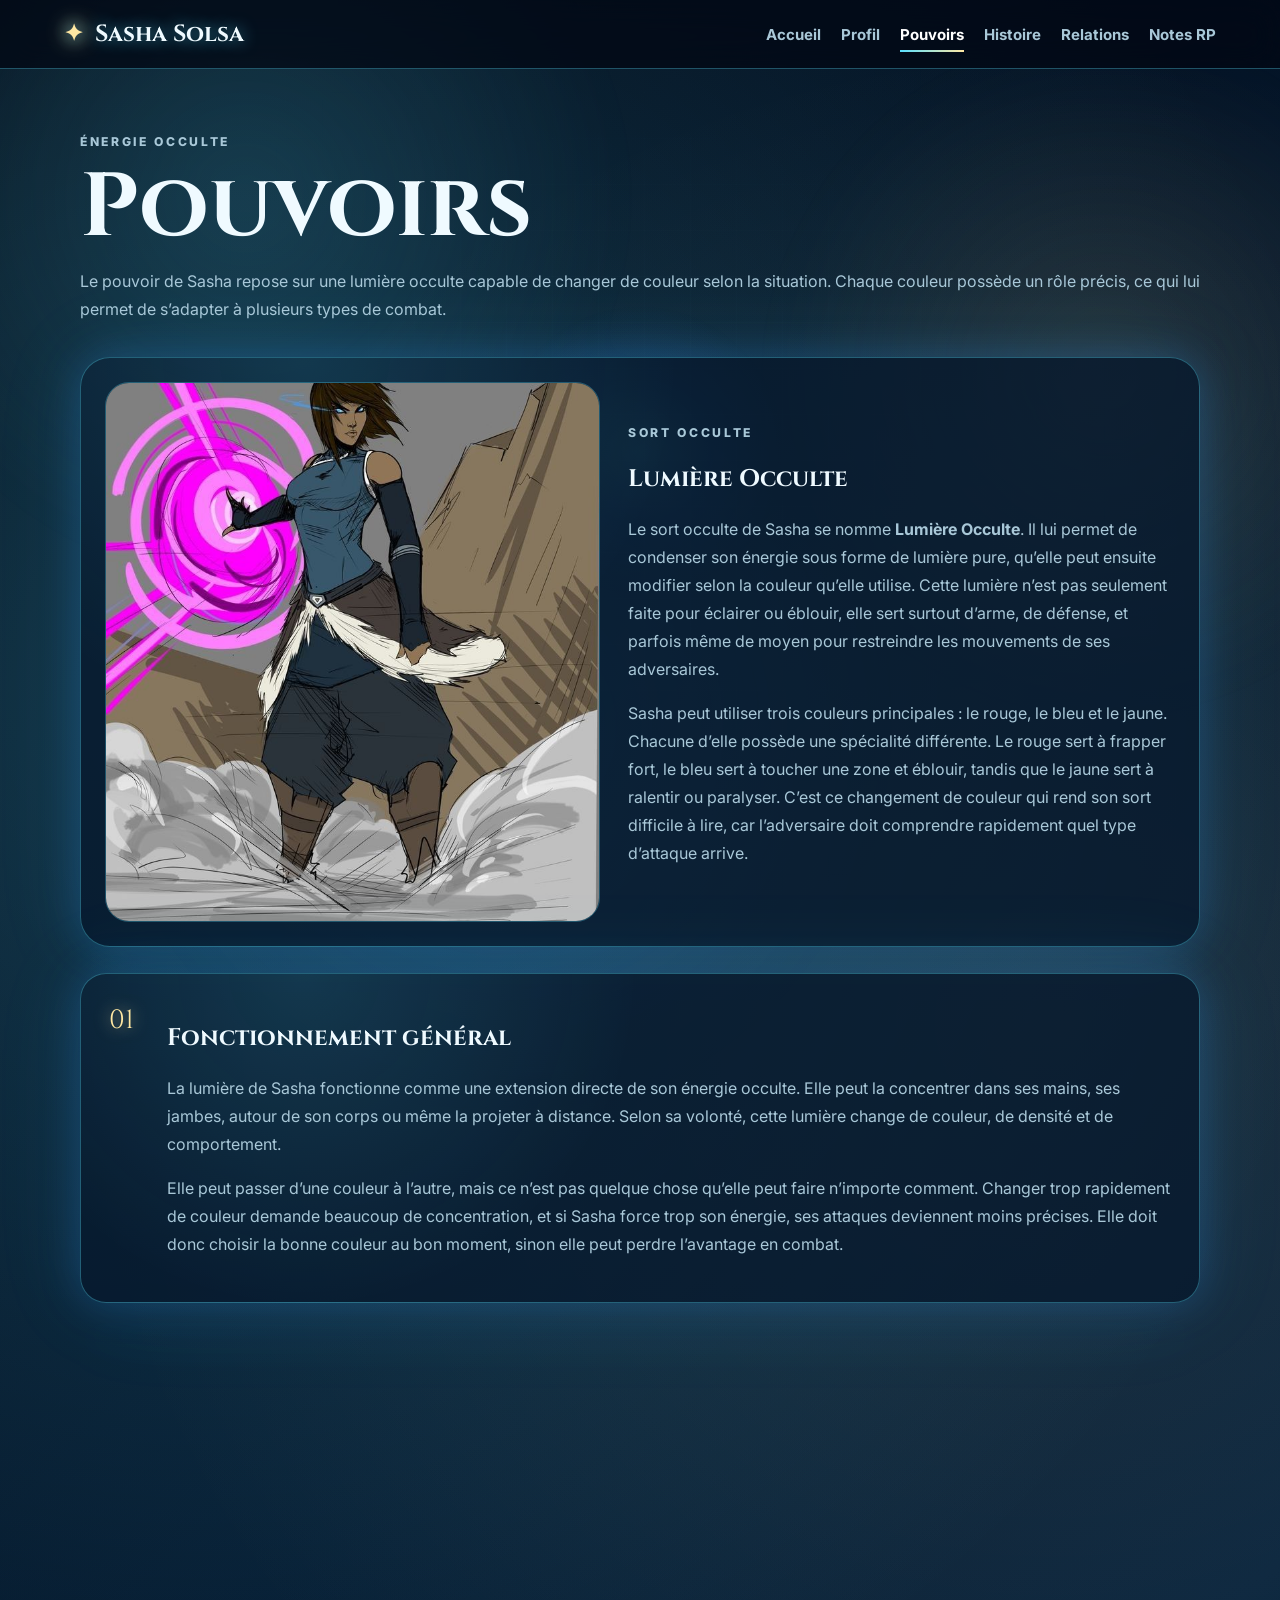
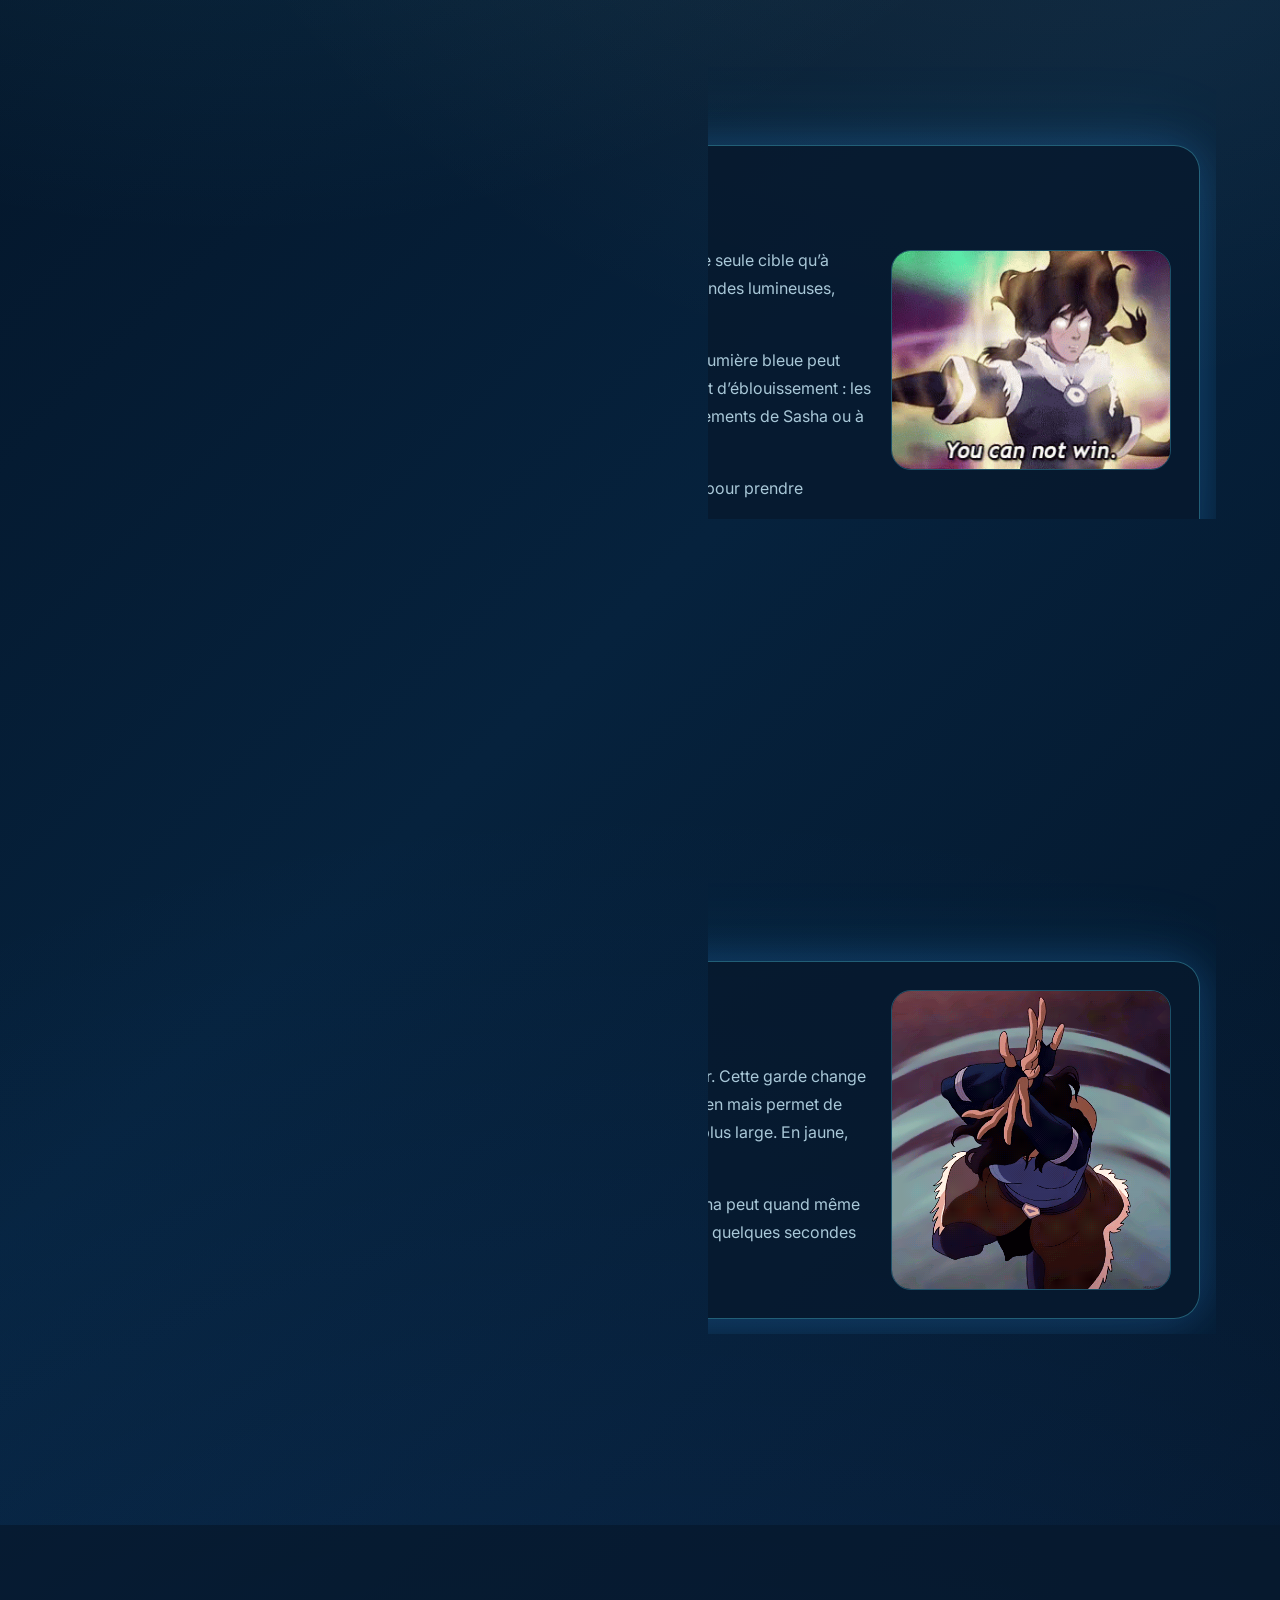
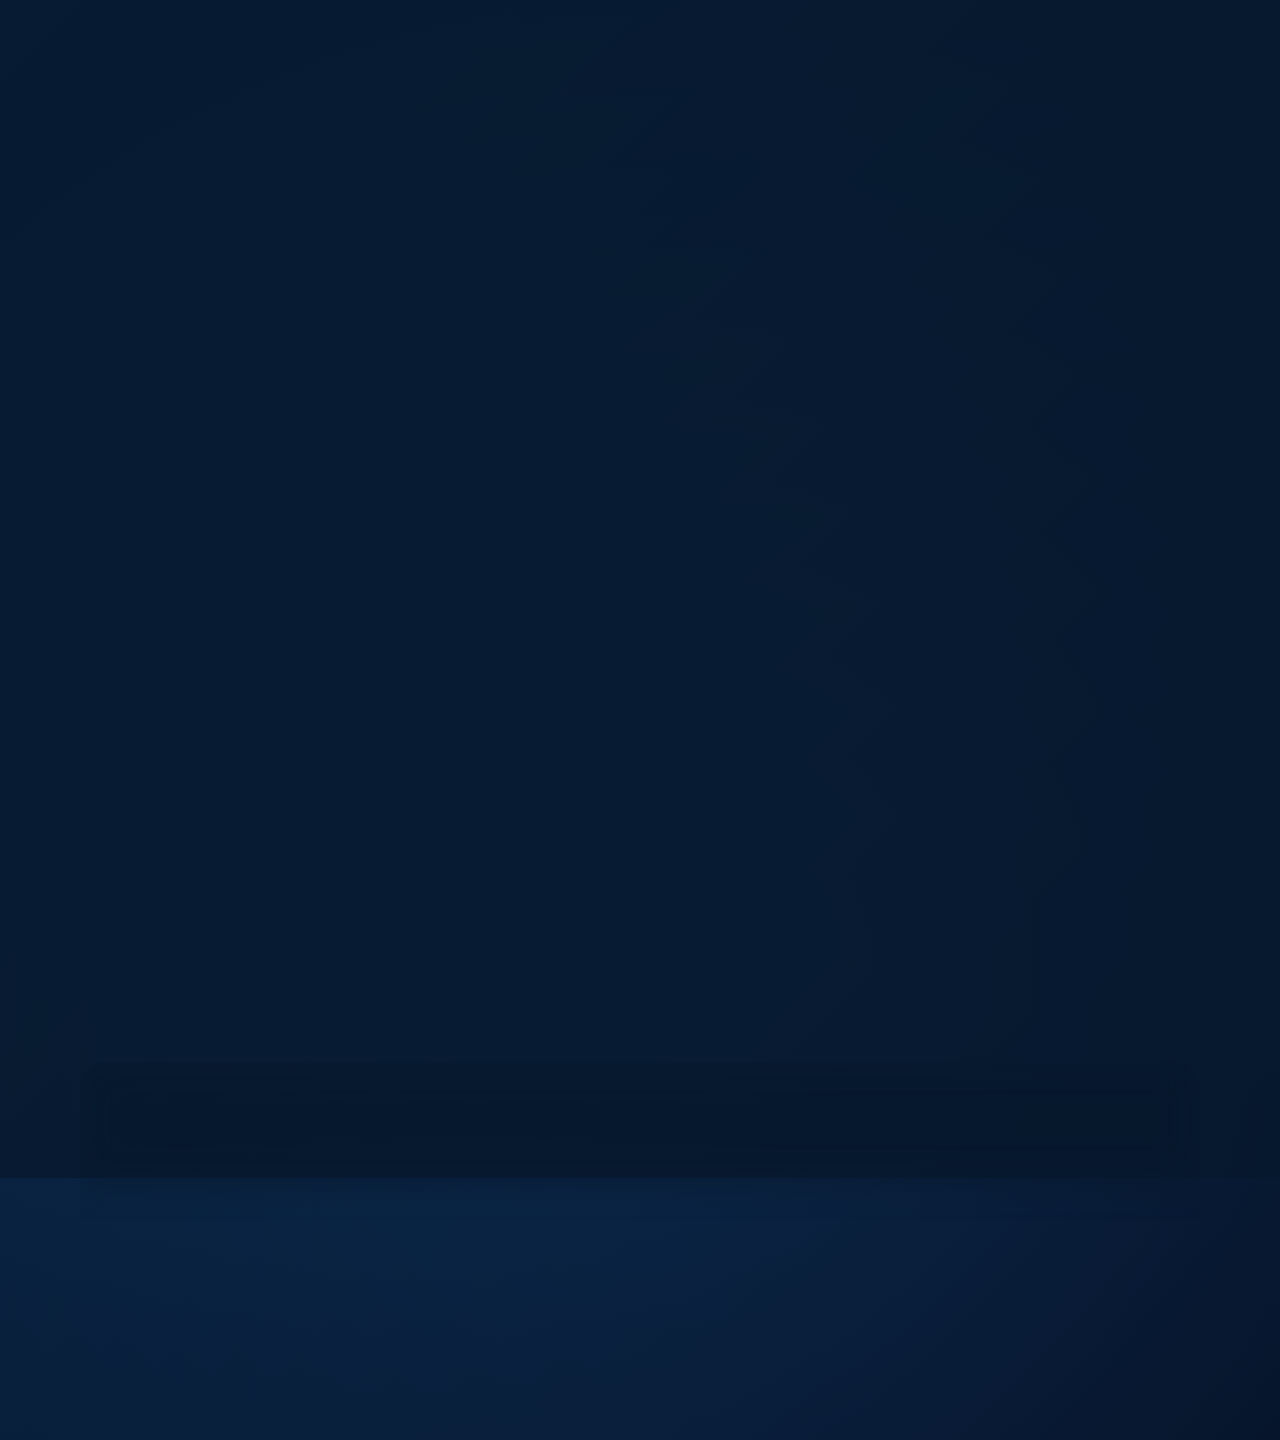
==== pouvoirs.html @ d09a54e0 "Initial commit site Sasha Solsa" ====
<!DOCTYPE html>
<html lang="fr">
<head>
<meta charset="UTF-8" />
<meta name="viewport" content="width=device-width, initial-scale=1.0" />
<link rel="stylesheet" href="assets/css/style.css" />
<script defer src="assets/js/main.js"></script>
<title>Pouvoirs — Sasha Solsa</title>
</head>

<body data-page="pouvoirs">
  <div class="light-orbs"></div>
  <div class="water-grid"></div>
  <div class="cursor-aura"></div>

  <header class="site-header">
    <a class="brand" href="index.html"><span class="brand-mark">✦</span><span>Sasha Solsa</span></a>
    <button class="menu-btn" aria-label="Ouvrir le menu">☰</button>

    <nav class="nav">
      <a href="index.html">Accueil</a>
      <a href="profil.html">Profil</a>
      <a href="pouvoirs.html">Pouvoirs</a>
      <a href="histoire.html">Histoire</a>
      <a href="relations.html">Relations</a>
      <a href="notes-rp.html">Notes RP</a>
    </nav>
  </header>

  <main class="container page-enter">
    <section class="page-title">
      <p class="eyebrow">Énergie occulte</p>
      <h1>Pouvoirs</h1>
      <p>
        Le pouvoir de Sasha repose sur une lumière occulte capable de changer de couleur selon la situation.
        Chaque couleur possède un rôle précis, ce qui lui permet de s’adapter à plusieurs types de combat.
      </p>
    </section>

    <section class="power-banner reveal">
      <img src="assets/image/sasha-combat-lumiere.png" alt="Sasha utilisant sa lumière">

      <div>
        <p class="eyebrow">Sort occulte</p>
        <h2>Lumière Occulte</h2>

        <p>
          Le sort occulte de Sasha se nomme <strong>Lumière Occulte</strong>. Il lui permet de condenser son énergie
          sous forme de lumière pure, qu’elle peut ensuite modifier selon la couleur qu’elle utilise. Cette lumière
          n’est pas seulement faite pour éclairer ou éblouir, elle sert surtout d’arme, de défense, et parfois même
          de moyen pour restreindre les mouvements de ses adversaires.
        </p>

        <p>
          Sasha peut utiliser trois couleurs principales : le rouge, le bleu et le jaune. Chacune d’elle possède
          une spécialité différente. Le rouge sert à frapper fort, le bleu sert à toucher une zone et éblouir, tandis
          que le jaune sert à ralentir ou paralyser. C’est ce changement de couleur qui rend son sort difficile à lire,
          car l’adversaire doit comprendre rapidement quel type d’attaque arrive.
        </p>
      </div>
    </section>

    <section class="timeline">
      <article class="step reveal">
        <span>01</span>
        <h2>Fonctionnement général</h2>

        <p>
          La lumière de Sasha fonctionne comme une extension directe de son énergie occulte. Elle peut la concentrer
          dans ses mains, ses jambes, autour de son corps ou même la projeter à distance. Selon sa volonté, cette
          lumière change de couleur, de densité et de comportement.
        </p>

        <p>
          Elle peut passer d’une couleur à l’autre, mais ce n’est pas quelque chose qu’elle peut faire n’importe comment.
          Changer trop rapidement de couleur demande beaucoup de concentration, et si Sasha force trop son énergie,
          ses attaques deviennent moins précises. Elle doit donc choisir la bonne couleur au bon moment, sinon elle peut
          perdre l’avantage en combat.
        </p>
      </article>

      <article class="step reveal">
        <span>02</span>
        <h2>Lumière rouge — Puissance brute</h2>

        <p>
          La lumière rouge est la forme la plus violente de son sort. Quand Sasha l’utilise, son énergie devient dense,
          lourde et beaucoup plus destructive. Les attaques rouges ne sont pas forcément les plus rapides, mais elles
          frappent très fort et peuvent faire de gros dégats lorsqu’elles touchent.
        </p>

        <p>
          Cette lumière est surtout utilisée pour briser une défense, repousser un adversaire trop solide ou forcer un
          fléau à reculer. Sasha peut concentrer la lumière rouge dans ses poings ou ses jambes avant de frapper, ou la
          relâcher sous forme d’explosion lumineuse à courte ou moyenne distance.
        </p>

        <p>
          Plus elle charge l’attaque longtemps, plus l’impact devient puissant. En échange, la technique devient plus
          prévisible et consomme beaucoup d’énergie.
        </p>
      </article>

      <article class="step reveal step-with-image">
        <span>03</span>

        <div>
          <h2>Lumière bleue — Zone et éblouissement</h2>

          <p>
            La lumière bleue est plus fluide et plus large. Elle sert moins à frapper une seule cible qu’à contrôler
            un espace autour de Sasha. Elle peut la relâcher sous forme d’ondes lumineuses, d’éclats ou de cercles qui
            se répandent sur une zone.
          </p>

          <p>
            Les dégâts sont moins concentrés que ceux de la lumière rouge, mais la lumière bleue peut toucher plusieurs
            adversaires en même temps. Elle possède aussi un effet d’éblouissement : les personnes prises dedans peuvent
            avoir du mal à viser, à suivre les mouvements de Sasha ou à garder leur concentration.
          </p>

          <p>
            Ce n’est pas une paralysie, mais cela peut créer une ouverture suffisante pour prendre l’avantage.
          </p>
        </div>

        <img src="assets/image/sasha-you-cant-win.gif" alt="Sasha déployant son énergie">
      </article>

      <article class="step reveal">
        <span>04</span>
        <h2>Lumière jaune — Restriction</h2>

        <p>
          La lumière jaune est la moins destructive des trois, mais elle est souvent la plus gênante. Sasha l’utilise
          pour ralentir les mouvements de ses adversaires, limiter leurs déplacements ou les forcer à rester dans une
          position désavantageuse.
        </p>

        <p>
          Cette lumière peut prendre la forme de liens lumineux, de marques au sol ou de cercles qui s’accrochent aux
          jambes, aux bras ou au corps de la cible. Sur une personne faible, déjà blessée ou surprise, elle peut provoquer
          une paralysie temporaire.
        </p>

        <p>
          Sur un adversaire plus puissant, elle ne bloque pas totalement, mais elle gêne assez pour casser un enchaînement,
          ralentir une attaque ou empêcher une fuite.
        </p>
      </article>

      <article class="step reveal step-with-image">
        <span>05</span>

        <div>
          <h2>Garde lumineuse</h2>

          <p>
            Sasha peut concentrer sa lumière autour de son corps afin de se protéger. Cette garde change elle aussi
            d’effet selon la couleur utilisée. En rouge, elle absorbe moins bien mais permet de relâcher une contre-attaque
            violente. En bleu, elle protège sur une zone plus large. En jaune, elle peut ralentir l’ennemi qui tente de
            passer trop près.
          </p>

          <p>
            Ce n’est pas une défense parfaite. Face à une attaque très puissante, Sasha peut quand même être projetée
            ou blessée, mais cette technique lui permet souvent de tenir quelques secondes de plus.
          </p>
        </div>

        <img src="assets/image/sasha-defense.gif" alt="Sasha en défense">
      </article>

      <article class="step reveal">
        <span>06</span>
        <h2>Combinaisons de couleurs</h2>

        <p>
          Avec une bonne concentration, Sasha peut enchaîner plusieurs couleurs dans un même combat. Par exemple, elle
          peut utiliser la lumière jaune pour restreindre un adversaire, puis enchaîner avec une attaque rouge pour
          frapper lourdement. Elle peut aussi utiliser la lumière bleue pour éblouir une zone avant de se déplacer plus
          vite et prendre un meilleur angle d’attaque.
        </p>

        <p>
          Cependant, mélanger les couleurs demande beaucoup de précision. Si elle enchaîne trop vite ou si elle est
          déconcentrée, ses couleurs peuvent devenir instables et perdre en efficacité.
        </p>
      </article>

<article class="step reveal domain-step">
  <span>07</span>

  <div>
    <h2>Extension du territoire — Sanctuaire du Soleil Bleu</h2>

    <p>
      L’extension du territoire de Sasha crée une dimension baignée dans une lumière bleue et blanche presque irréelle.
      À l’intérieur, le sol, le ciel et l’air semblent traversés par des courants lumineux qui ne laissent aucun coin
      réellement sombre. C’est un espace froid, calme, mais étouffant, comme si toute la dimension avait été pensée pour
      exposer ce qui tente de se cacher.
    </p>

    <p>
      Le concept du domaine est simple : toute personne présente dans la dimension, à l’exception de Sasha et des
      personnes qu’elle choisit de protéger, finit progressivement aveuglée par la lumière. Plus la cible reste longtemps
      dans le domaine, plus sa vision devient instable, brouillée, puis presque inutilisable.
    </p>

    <p>
      L’effet garanti du domaine n’est donc pas une attaque directe, mais une saturation lumineuse constante. Les ennemis
      voient leurs repères disparaître, leurs mouvements deviennent moins précis et leur capacité à suivre Sasha baisse
      rapidement. Même si la cible n’est pas totalement immobilisée, elle se retrouve forcée de combattre dans un monde
      où ses yeux ne peuvent plus vraiment lui faire confiance.
    </p>

    <p>
      Sasha, elle, reste parfaitement capable de voir dans son propre domaine. Elle peut aussi décider que certaines
      personnes ne soient pas affectées, ce qui lui permet de protéger des alliés ou de choisir qui peut encore distinguer
      la réalité au milieu de cette lumière.
    </p>
  </div>

  <div class="domain-gallery">
    <img src="assets/image/sasha-domaine-1.png" alt="Extension du territoire de Sasha">
    <img src="assets/image/sasha-domaine-2.png" alt="Sanctuaire du Soleil Bleu">
  </div>
</article>

      <article class="step reveal">
        <span>08</span>
        <h2>Faiblesses RP</h2>

        <ul>
          <li>La lumière rouge consomme beaucoup d’énergie et demande souvent un temps de charge pour être vraiment dangereuse.</li>
          <li>La lumière bleue touche une zone plus large, mais elle est moins efficace contre une cible unique très résistante.</li>
          <li>La lumière jaune peut gêner ou paralyser, mais elle devient moins forte contre les adversaires très puissants physiquement.</li>
          <li>Changer de couleur trop vite peut rendre son énergie instable et réduire la précision de ses techniques.</li>
          <li>Sasha reste une combattante assez frontale, donc elle peut parfois se mettre en danger en voulant finir un combat trop vite.</li>
          <li>Les barrières complexes, les domaines adverses ou une énergie occulte très dense peuvent réduire l’efficacité de sa lumière.</li>
        </ul>
      </article>
    </section>
  </main>
</body>
</html>
---- assets/css/style.css ----
@import url('https://fonts.googleapis.com/css2?family=Cinzel:wght@500;700;900&family=Inter:wght@400;500;700;800&display=swap');

:root {
  --bg: #020814;
  --panel: rgba(7, 25, 45, 0.78);
  --text: #effaff;
  --muted: #a9c8d8;
  --cyan: #59e0ff;
  --blue: #2f8cff;
  --ice: #d7fbff;
  --gold: #ffe8a3;
  --border: rgba(89, 224, 255, 0.34);
  --shadow: 0 0 42px rgba(47, 140, 255, 0.22), 0 0 90px rgba(89, 224, 255, 0.10);
}

* { box-sizing: border-box; }

html { scroll-behavior: smooth; }

body {
  margin: 0;
  min-height: 100vh;
  color: var(--text);
  font-family: Inter, system-ui, sans-serif;
  background:
    radial-gradient(circle at 18% 15%, rgba(89, 224, 255, 0.20), transparent 28%),
    radial-gradient(circle at 82% 22%, rgba(255, 232, 163, 0.10), transparent 26%),
    radial-gradient(circle at 50% 90%, rgba(47, 140, 255, 0.18), transparent 42%),
    linear-gradient(135deg, #020814 0%, #06223d 48%, #020814 100%);
  overflow-x: hidden;
}

.light-orbs {
  position: fixed;
  inset: -20%;
  z-index: 0;
  pointer-events: none;
  background:
    radial-gradient(circle at 28% 30%, rgba(89,224,255,.14), transparent 24%),
    radial-gradient(circle at 76% 44%, rgba(255,232,163,.10), transparent 22%),
    radial-gradient(circle at 42% 72%, rgba(47,140,255,.13), transparent 28%);
  filter: blur(26px);
  animation: drift 16s ease-in-out infinite alternate;
}

.water-grid {
  position: fixed;
  inset: 0;
  z-index: 0;
  pointer-events: none;
  opacity: .21;
  background-image:
    linear-gradient(rgba(215, 251, 255, .08) 1px, transparent 1px),
    linear-gradient(90deg, rgba(215, 251, 255, .08) 1px, transparent 1px);
  background-size: 46px 46px;
  mask-image: radial-gradient(circle at center, black, transparent 78%);
}

@keyframes drift {
  from { transform: translate(-2%, -1%) scale(1); }
  to { transform: translate(3%, 2%) scale(1.06); }
}

.cursor-aura {
  width: 320px;
  height: 320px;
  position: fixed;
  left: 50%;
  top: 50%;
  z-index: 2;
  pointer-events: none;
  border-radius: 50%;
  transform: translate(-50%, -50%);
  background: radial-gradient(circle, rgba(89, 224, 255, 0.23), rgba(47, 140, 255, 0.10), transparent 64%);
}

.site-header {
  position: sticky;
  top: 0;
  z-index: 20;
  display: flex;
  justify-content: space-between;
  align-items: center;
  padding: 18px clamp(18px, 5vw, 72px);
  background: rgba(2, 8, 20, 0.74);
  border-bottom: 1px solid var(--border);
  backdrop-filter: blur(16px);
}

.brand {
  display: inline-flex;
  align-items: center;
  gap: 12px;
  color: var(--text);
  text-decoration: none;
  font-family: Cinzel, serif;
  font-size: 1.45rem;
  font-weight: 700;
  text-shadow: 0 0 16px rgba(89,224,255,.66);
}

.brand-mark {
  color: var(--gold);
  filter: drop-shadow(0 0 10px var(--gold));
}

.nav {
  display: flex;
  gap: 20px;
}

.nav a {
  position: relative;
  color: var(--muted);
  text-decoration: none;
  font-weight: 700;
  font-size: .94rem;
}

.nav a::after {
  content: "";
  position: absolute;
  left: 0;
  right: 100%;
  bottom: -8px;
  height: 2px;
  background: linear-gradient(90deg, var(--cyan), var(--gold));
  transition: right .25s ease;
}

.nav a:hover,
body[data-page="accueil"] .nav a[href="index.html"],
body[data-page="profil"] .nav a[href="profil.html"],
body[data-page="pouvoirs"] .nav a[href="pouvoirs.html"],
body[data-page="histoire"] .nav a[href="histoire.html"],
body[data-page="relations"] .nav a[href="relations.html"],
body[data-page="notes"] .nav a[href="notes-rp.html"] {
  color: #fff;
}

.nav a:hover::after,
body[data-page="accueil"] .nav a[href="index.html"]::after,
body[data-page="profil"] .nav a[href="profil.html"]::after,
body[data-page="pouvoirs"] .nav a[href="pouvoirs.html"]::after,
body[data-page="histoire"] .nav a[href="histoire.html"]::after,
body[data-page="relations"] .nav a[href="relations.html"]::after,
body[data-page="notes"] .nav a[href="notes-rp.html"]::after {
  right: 0;
}

.menu-btn {
  display: none;
  color: var(--text);
  background: rgba(255,255,255,.04);
  border: 1px solid var(--border);
  border-radius: 10px;
  padding: 8px 11px;
  font-size: 1.1rem;
}

.hero,
.container,
.footer { position: relative; z-index: 5; }

.hero {
  width: min(1240px, calc(100% - 36px));
  min-height: calc(100vh - 78px);
  margin: 0 auto;
  display: grid;
  grid-template-columns: minmax(0, 1.05fr) minmax(330px, .95fr);
  align-items: center;
  gap: 44px;
  padding: 70px 0;
}

.eyebrow {
  margin: 0 0 14px;
  color: var(--cyan);
  text-transform: uppercase;
  letter-spacing: .22em;
  font-weight: 800;
  font-size: .76rem;
}

h1, h2 { font-family: Cinzel, serif; }

.hero h1 {
  margin: 0;
  font-size: clamp(3.9rem, 10vw, 8.5rem);
  line-height: .85;
  letter-spacing: -.06em;
  background: linear-gradient(180deg, #fff, #d7fbff 40%, #59e0ff 72%, #2f8cff);
  -webkit-background-clip: text;
  color: transparent;
}

.subtitle {
  margin: 22px 0;
  font-family: Cinzel, serif;
  font-size: clamp(1.35rem, 4vw, 2.35rem);
  color: #fff;
  text-shadow: 0 0 24px rgba(89,224,255,.55);
}

.lead,
.page-title p,
.panel p,
.step p,
.feature-card p,
.relation-card p,
.footer,
.profile-showcase p,
.power-banner p,
.story-hero p,
.visual-caption p {
  color: var(--muted);
  line-height: 1.75;
}

.lead { max-width: 740px; font-size: 1.08rem; }

.hero-actions {
  display: flex;
  flex-wrap: wrap;
  gap: 16px;
  margin-top: 30px;
}

.btn {
  min-height: 50px;
  padding: 0 24px;
  display: inline-flex;
  align-items: center;
  justify-content: center;
  border-radius: 999px;
  text-decoration: none;
  font-weight: 800;
  transition: transform .25s ease, box-shadow .25s ease;
}

.btn:hover { transform: translateY(-4px); }

.btn.primary {
  color: #02101f;
  background: linear-gradient(135deg, var(--cyan), var(--gold));
  box-shadow: 0 0 28px rgba(89,224,255,.34);
}

.btn.ghost {
  color: var(--text);
  border: 1px solid var(--border);
  background: rgba(255,255,255,.035);
}

.hero-visual,
.panel,
.feature-card,
.relation-card,
.step,
.quote-box,
.profile-showcase,
.power-banner,
.story-hero,
.image-panel,
.wide-image {
  border: 1px solid var(--border);
  background: radial-gradient(circle at 20% 0%, rgba(89,224,255,.13), transparent 35%), var(--panel);
  box-shadow: var(--shadow);
  backdrop-filter: blur(18px);
}

.hero-visual,
.profile-showcase,
.power-banner,
.story-hero,
.image-panel,
.wide-image {
  position: relative;
  overflow: hidden;
  border-radius: 30px;
}

.hero-visual { min-height: 640px; }

.hero-visual img,
.profile-showcase img,
.power-banner img,
.story-hero img,
.image-panel img,
.wide-image img {
  width: 100%;
  height: 100%;
  display: block;
  object-fit: cover;
}

.hero-visual::after,
.profile-showcase::after,
.story-hero::after,
.image-panel::after,
.wide-image::after {
  content: "";
  position: absolute;
  inset: 0;
  background:
    linear-gradient(to top, rgba(2, 8, 20, 0.78), transparent 55%),
    radial-gradient(circle at 50% 20%, transparent, rgba(2, 8, 20, 0.30));
  pointer-events: none;
}

.visual-caption {
  position: absolute;
  left: 24px;
  right: 24px;
  bottom: 24px;
  z-index: 2;
  padding: 18px;
  border-radius: 22px;
  border: 1px solid rgba(89, 224, 255, 0.36);
  background: rgba(2, 8, 20, 0.62);
  backdrop-filter: blur(14px);
}

.visual-caption span {
  display: block;
  color: var(--gold);
  font-family: Cinzel, serif;
  font-size: 1.2rem;
}

.visual-caption strong {
  display: block;
  margin-top: 4px;
  color: #fff;
  font-size: 1.6rem;
  font-family: Cinzel, serif;
}

.container {
  width: min(1120px, calc(100% - 36px));
  margin: 0 auto;
  padding: 62px 0;
}

.page-title { margin-bottom: 34px; }

.page-title h1 {
  margin: 0;
  font-size: clamp(2.6rem, 7vw, 5.8rem);
  line-height: .95;
}

.grid.two,
.cards-grid {
  display: grid;
  grid-template-columns: repeat(2, minmax(0, 1fr));
  gap: 22px;
}

.cards-grid { grid-template-columns: repeat(3, minmax(0, 1fr)); }

.panel,
.quote-box,
.feature-card,
.relation-card {
  padding: 28px;
  border-radius: 26px;
  margin-bottom: 22px;
}

.feature-card,
.relation-card {
  min-height: 260px;
  text-decoration: none;
  color: var(--text);
  transition: transform .25s ease, border-color .25s ease;
}

.feature-card:hover,
.relation-card:hover {
  transform: translateY(-6px);
  border-color: rgba(255,232,163,.58);
}

.image-card {
  position: relative;
  overflow: hidden;
  display: grid;
  align-items: end;
}

.image-card > img {
  position: absolute;
  inset: 0;
  width: 100%;
  height: 100%;
  opacity: .42;
  object-fit: cover;
  transition: opacity .25s ease, transform .4s ease;
}

.image-card::after {
  content: "";
  position: absolute;
  inset: 0;
  background: linear-gradient(to top, rgba(2,8,20,.94), rgba(2,8,20,.20));
}

.image-card > div { position: relative; z-index: 2; }

.image-card:hover > img { opacity: .62; transform: scale(1.05); }

.icon {
  display: inline-grid;
  place-items: center;
  width: 58px;
  height: 58px;
  margin-bottom: 20px;
  border-radius: 18px;
  color: #02101f;
  background: linear-gradient(135deg, var(--cyan), var(--gold));
  font-size: 1.5rem;
}

.data-list {
  list-style: none;
  padding: 0;
  margin: 0;
}

.data-list li {
  display: flex;
  justify-content: space-between;
  gap: 20px;
  padding: 13px 0;
  border-bottom: 1px solid rgba(255,255,255,.08);
}

.data-list span { color: var(--muted); }

.profile-showcase,
.power-banner,
.story-hero {
  display: grid;
  grid-template-columns: minmax(0, .95fr) minmax(280px, 1.05fr);
  gap: 28px;
  align-items: center;
  padding: 24px;
  margin-bottom: 26px;
}

.profile-showcase img,
.power-banner img,
.story-hero img {
  min-height: 360px;
  max-height: 540px;
  border-radius: 24px;
  border: 1px solid rgba(89, 224, 255, 0.28);
}

.image-panel { min-height: 520px; }

.timeline { display: grid; gap: 20px; }

.step {
  position: relative;
  padding: 28px 28px 28px 86px;
  border-radius: 26px;
}

.step > span {
  position: absolute;
  left: 28px;
  top: 28px;
  font-family: Cinzel, serif;
  font-size: 1.65rem;
  color: var(--gold);
  text-shadow: 0 0 16px rgba(255,232,163,.68);
}

.step li,
.panel li {
  color: var(--muted);
  margin: 10px 0;
}

.step-with-image {
  display: grid;
  grid-template-columns: minmax(0, 1fr) 280px;
  gap: 20px;
  align-items: center;
}

.step-with-image img {
  width: 100%;
  min-height: 220px;
  object-fit: cover;
  border-radius: 20px;
  border: 1px solid rgba(89, 224, 255, 0.28);
}

.tag {
  display: inline-flex;
  padding: 7px 12px;
  border-radius: 999px;
  color: #02101f !important;
  background: linear-gradient(135deg, var(--cyan), var(--gold));
  font-weight: 800;
}

.quote-box blockquote {
  margin: 0;
  font-family: Cinzel, serif;
  font-size: clamp(1.25rem, 3vw, 2.3rem);
  color: #fff;
  text-shadow: 0 0 24px rgba(89,224,255,.32);
}

.rp-line {
  font-family: Cinzel, serif;
  font-size: 1.35rem;
  color: #fff !important;
}

.footer {
  width: min(1120px, calc(100% - 36px));
  margin: 0 auto;
  padding: 30px 0 55px;
  text-align: center;
  font-family: Cinzel, serif;
  color: var(--ice);
}

.page-enter { animation: pageEnter .7s ease both; }

@keyframes pageEnter {
  from { opacity: 0; transform: translateY(20px); filter: blur(9px); }
  to { opacity: 1; transform: translateY(0); filter: blur(0); }
}

.reveal {
  opacity: 0;
  transform: translateY(22px);
  transition: opacity .7s ease, transform .7s ease;
}

.reveal.visible {
  opacity: 1;
  transform: translateY(0);
}

@media (max-width: 900px) {
  .menu-btn { display: block; }

  .nav {
    position: absolute;
    top: calc(100% + 10px);
    left: 18px;
    right: 18px;
    display: none;
    flex-direction: column;
    padding: 18px;
    border: 1px solid var(--border);
    border-radius: 18px;
    background: rgba(2, 8, 20, .95);
  }

  .nav.open { display: flex; }

  .hero,
  .grid.two,
  .cards-grid,
  .profile-showcase,
  .power-banner,
  .story-hero,
  .step-with-image {
    grid-template-columns: 1fr;
  }

  .hero {
    min-height: auto;
    padding: 48px 0;
  }

  .hero-visual { min-height: 440px; }

  .profile-showcase img,
  .power-banner img,
  .story-hero img {
    min-height: 280px;
  }
}

@media (max-width: 520px) {
  .site-header { padding: 15px 16px; }
  .brand { font-size: 1.2rem; }
  .step { padding-left: 28px; }
  .step > span { position: static; display: block; margin-bottom: 8px; }
  .data-list li { flex-direction: column; gap: 4px; }
}

.domain-step {
  display: grid;
  grid-template-columns: minmax(0, 1fr);
  gap: 24px;
}

.domain-gallery {
  display: grid;
  grid-template-columns: repeat(2, minmax(0, 1fr));
  gap: 18px;
  margin-top: 8px;
}

.domain-gallery img {
  width: 100%;
  height: 420px;
  object-fit: cover;
  display: block;
  border-radius: 24px;
  border: 1px solid rgba(89, 224, 255, 0.35);
  box-shadow:
    0 0 30px rgba(89, 224, 255, 0.22),
    0 0 80px rgba(47, 140, 255, 0.12);
}

@media (max-width: 800px) {
  .domain-gallery {
    grid-template-columns: 1fr;
  }

  .domain-gallery img {
    height: 340px;
  }
}
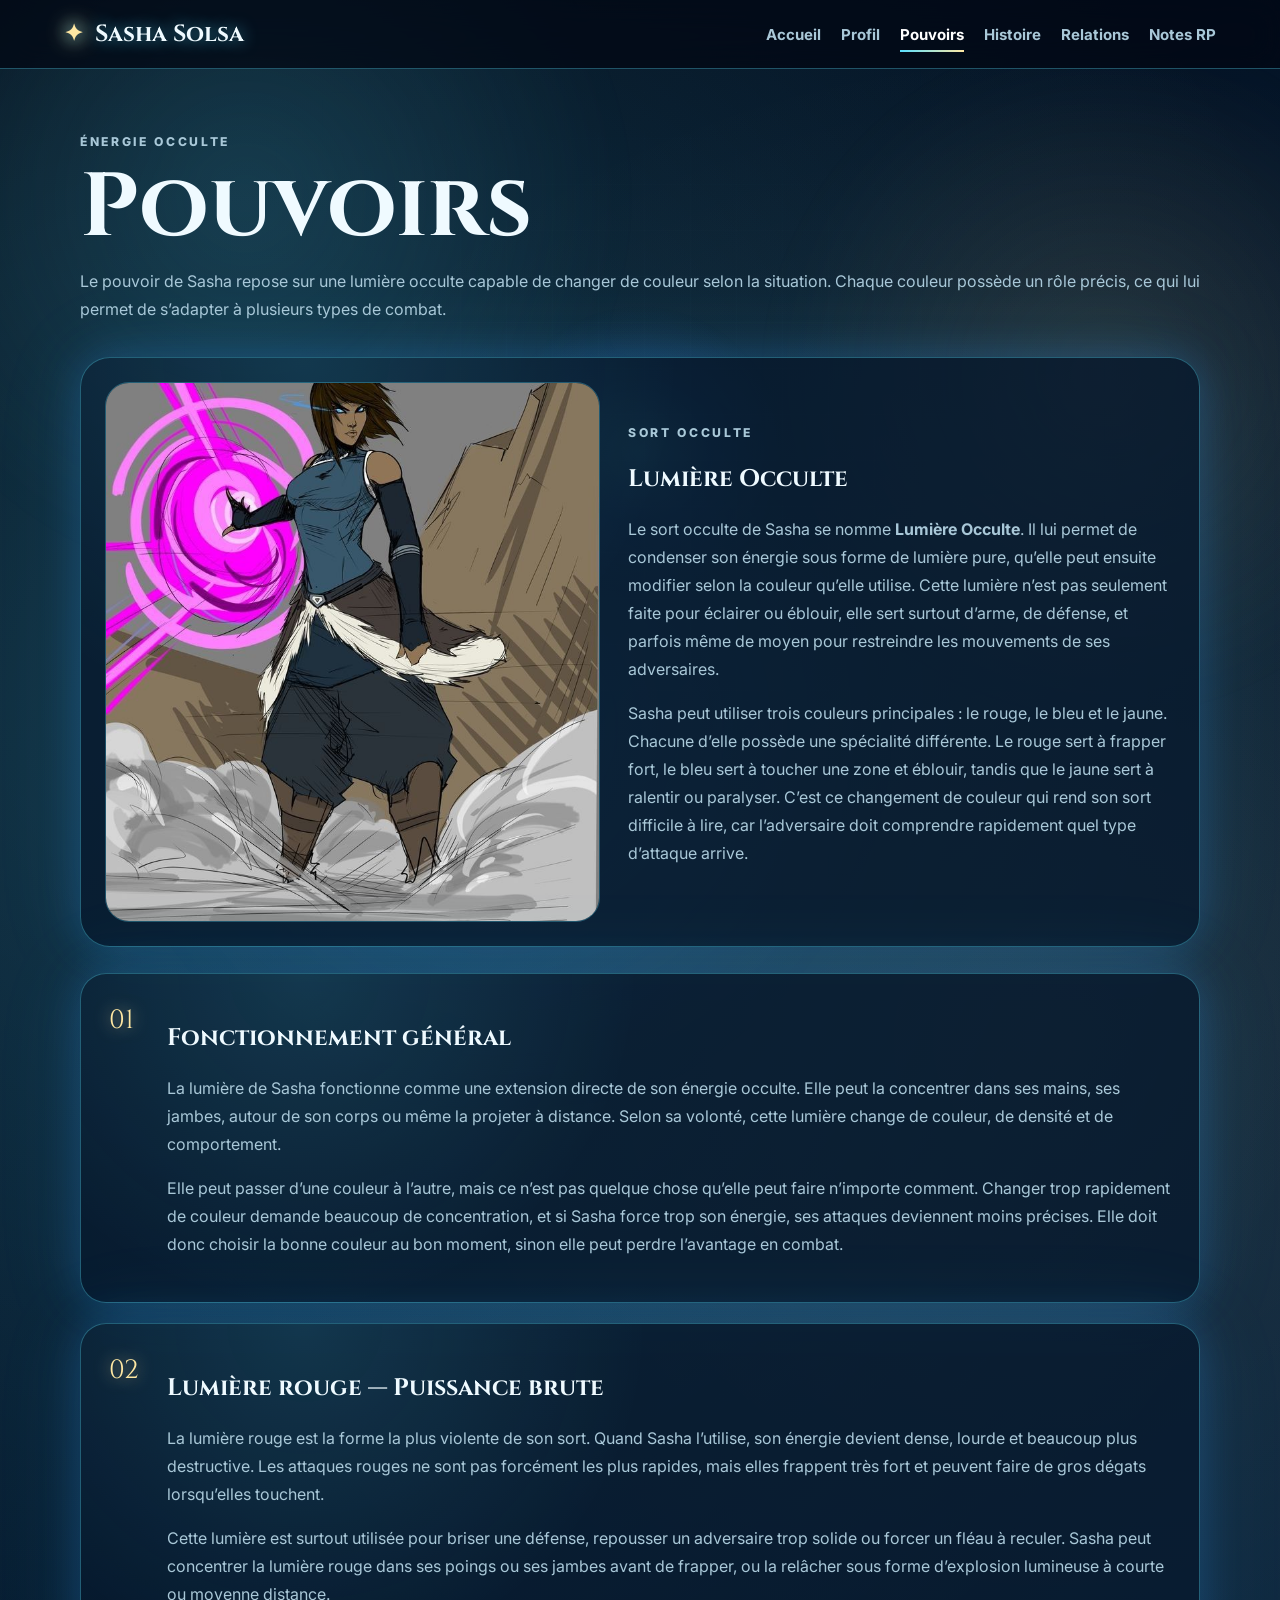
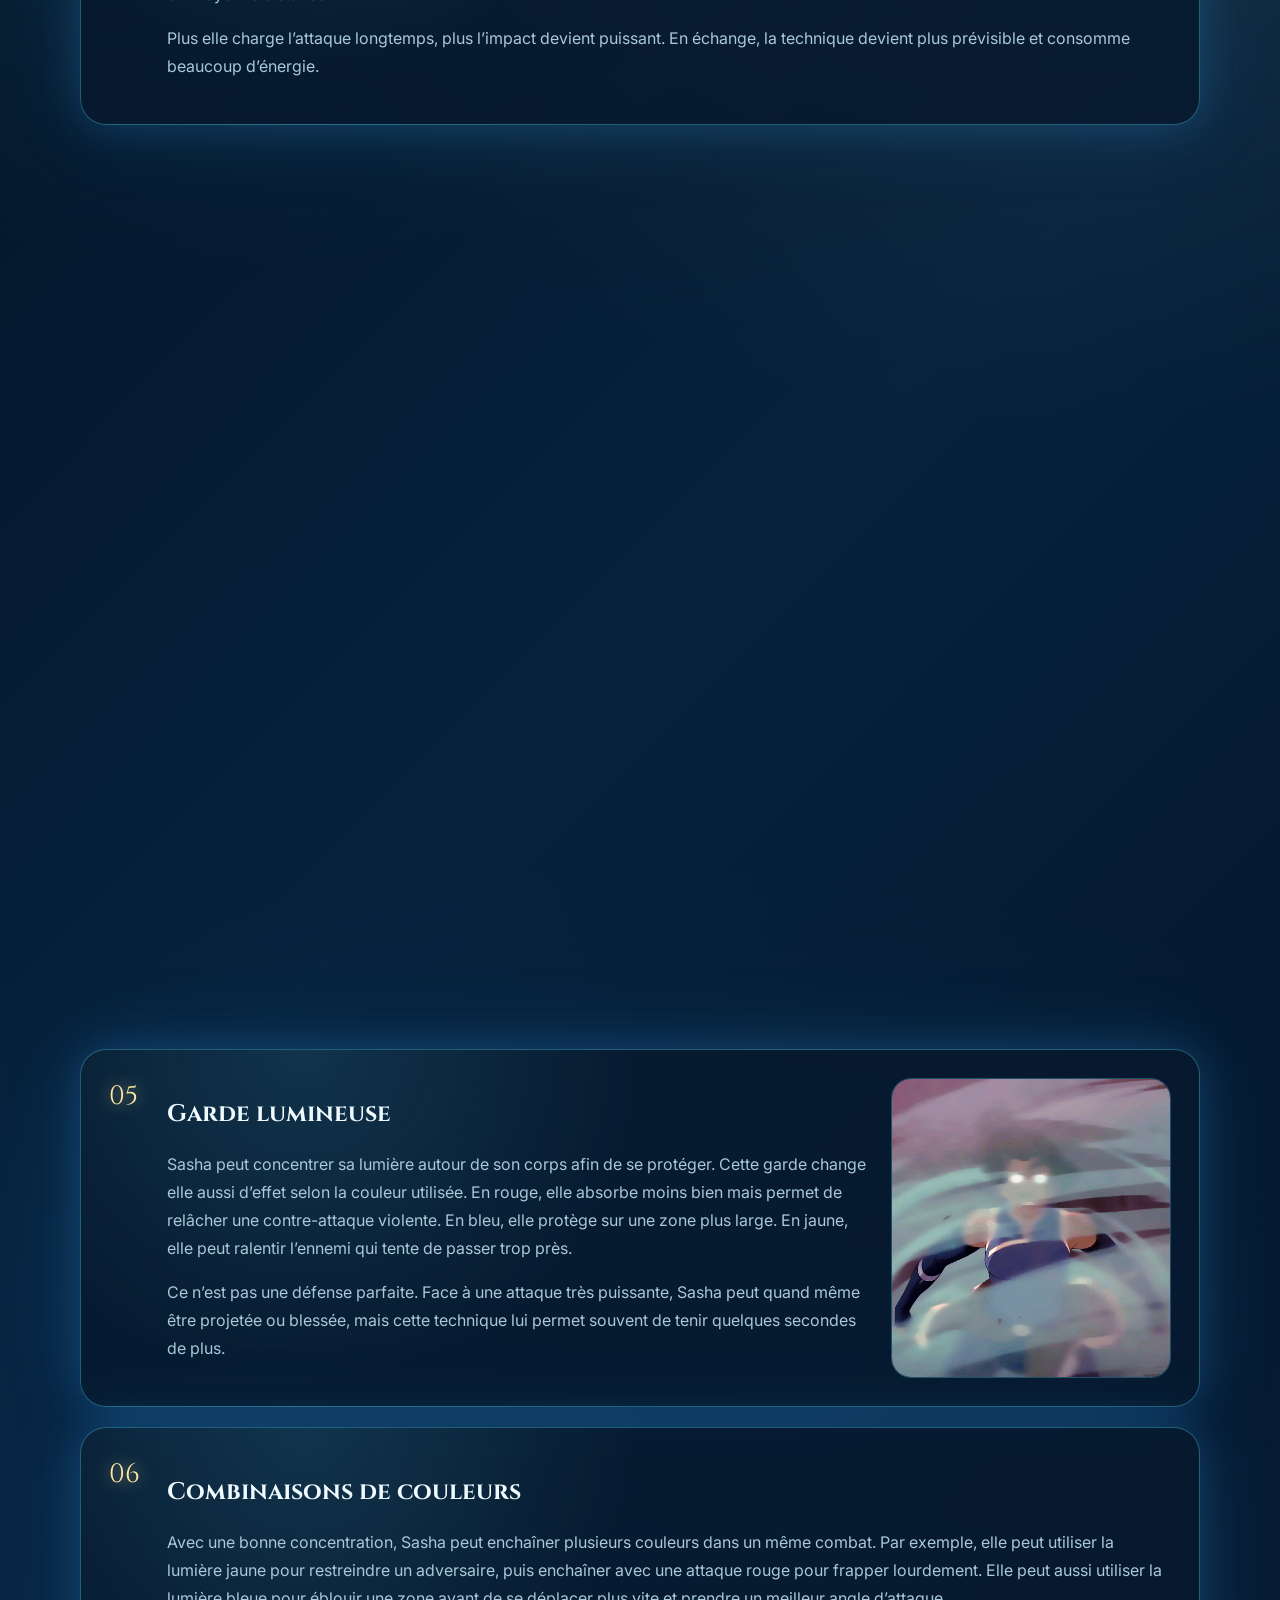
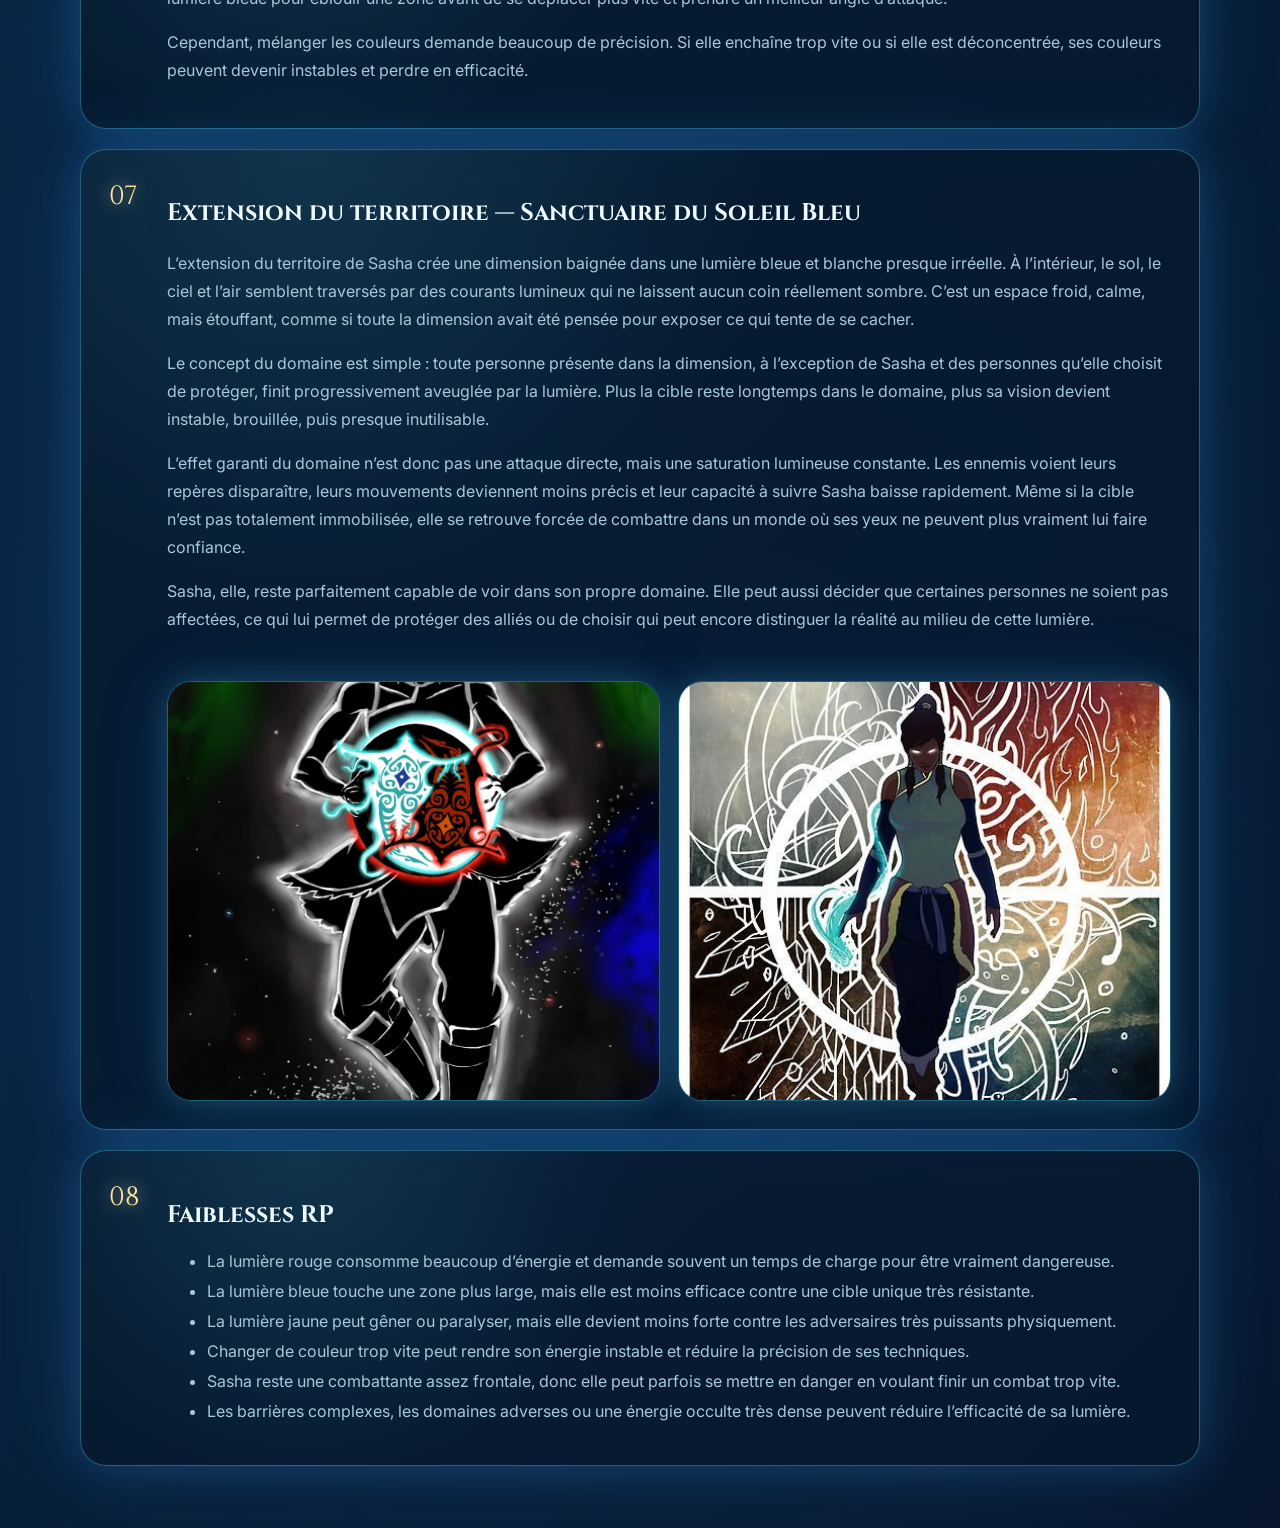
==== commit e886810d: "Pouvoirs v2" ====
--- a/pouvoirs.html
+++ b/pouvoirs.html
@@ -122,6 +122,10 @@
           <p>
             Ce n’est pas une paralysie, mais cela peut créer une ouverture suffisante pour prendre l’avantage.
           </p>
+
+                  <p>
+          Au maximum de sa forme Sasha peut maintenant ce sort environ 10 tours.
+        </p>
         </div>
 
         <img src="assets/image/sasha-you-cant-win.gif" alt="Sasha déployant son énergie">
@@ -146,6 +150,10 @@
         <p>
           Sur un adversaire plus puissant, elle ne bloque pas totalement, mais elle gêne assez pour casser un enchaînement,
           ralentir une attaque ou empêcher une fuite.
+        </p>
+
+        <p>
+          Au maximum de sa forme Sasha peut maintenant ce sort environ 4 tours.
         </p>
       </article>
 
